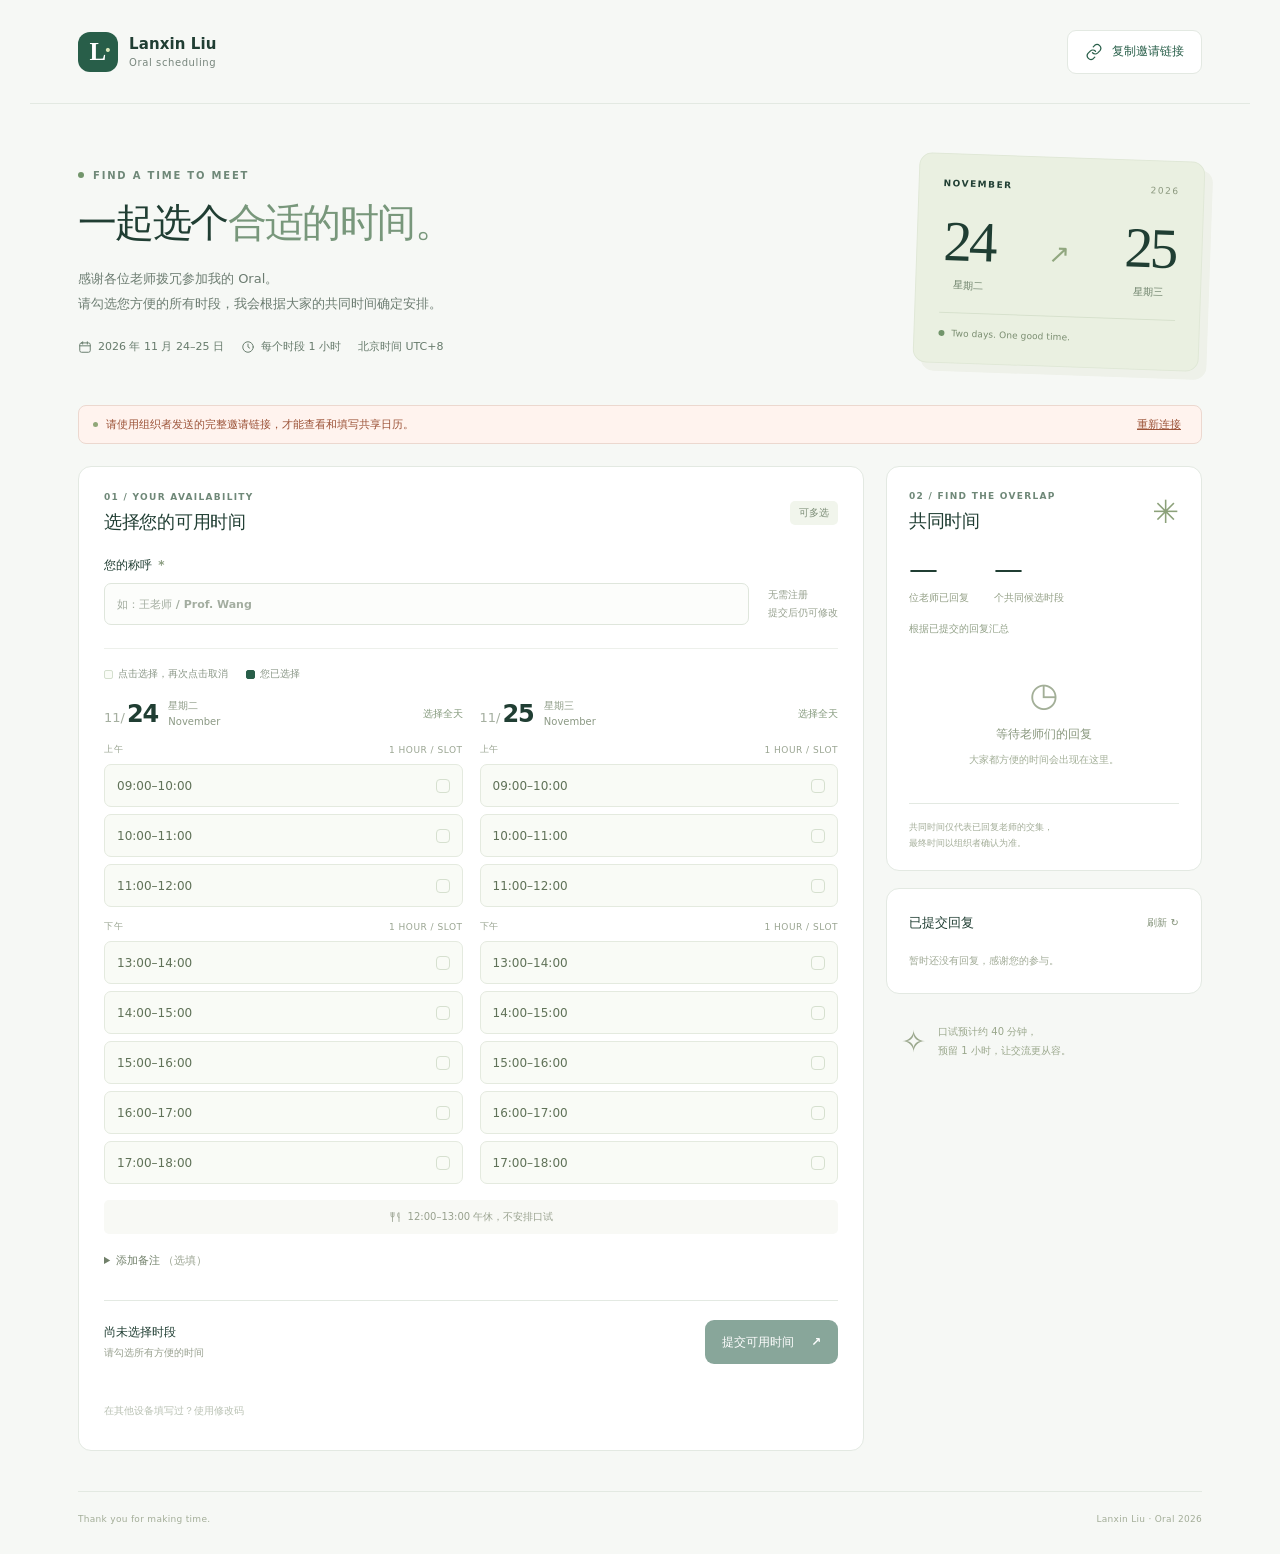
==== index.html @ 29f4f2e0 "Add invitation-based oral availability calendar for November 24–25" ====
<!doctype html><html lang="zh-CN"><head><meta charset="utf-8"><meta name="viewport" content="width=device-width,initial-scale=1"><meta name="robots" content="noindex,nofollow"><title>Lanxin Liu · Oral 时间协调</title><script>location.replace('./oral/' + location.hash)</script></head><body><p><a href="./oral/">打开 Oral 时间协调日历</a></p></body></html>
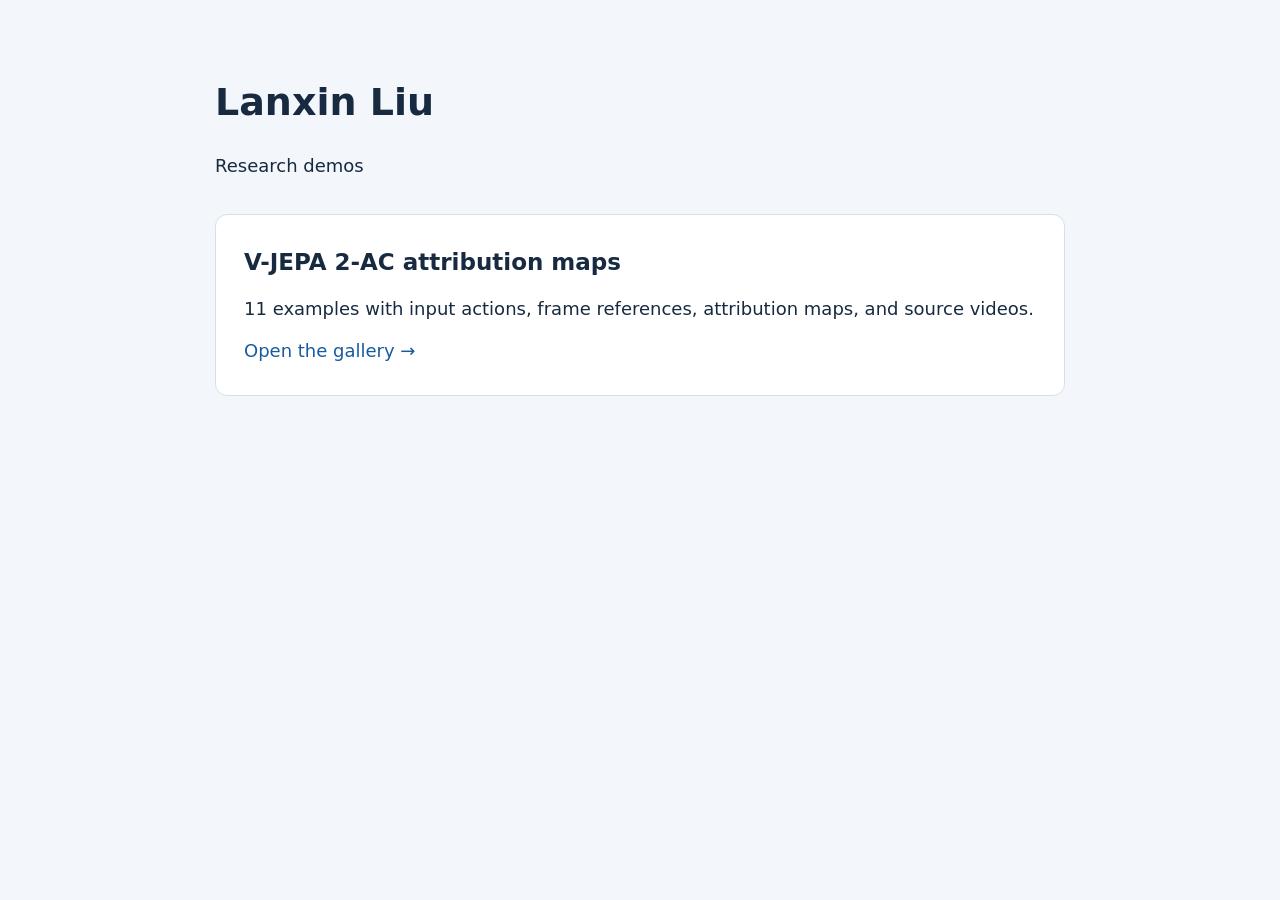
==== commit 03a22f62: "Publish V-JEPA 2-AC attribution gallery with actions and videos" ====
--- a/index.html
+++ b/index.html
@@ -1 +1 @@
-<!doctype html><html lang="zh-CN"><head><meta charset="utf-8"><meta name="viewport" content="width=device-width,initial-scale=1"><meta name="robots" content="noindex,nofollow"><title>Lanxin Liu · Oral 时间协调</title><script>location.replace('./oral/' + location.hash)</script></head><body><p><a href="./oral/">打开 Oral 时间协调日历</a></p></body></html>
+<!doctype html><html lang="en"><head><meta charset="utf-8"><meta name="viewport" content="width=device-width,initial-scale=1"><title>Lanxin Liu · Research demos</title><style>body{font:18px/1.7 system-ui,sans-serif;background:#f3f6fa;color:#172a40;max-width:850px;margin:80px auto;padding:0 24px}h1{font-size:38px;line-height:1.2}.card{display:block;background:white;padding:28px;border:1px solid #d6dfeb;border-radius:12px;color:inherit;text-decoration:none;margin:32px 0}.card:hover{border-color:#2864a8}h2{font-size:23px;margin:0 0 10px}p{margin:12px 0}.link{color:#185b9f}</style></head><body><main><h1>Lanxin Liu</h1><p>Research demos</p><a class="card" href="vjepa2-ac-attribution/"><h2>V-JEPA 2-AC attribution maps</h2><p>11 examples with input actions, frame references, attribution maps, and source videos.</p><span class="link">Open the gallery →</span></a></main></body></html>
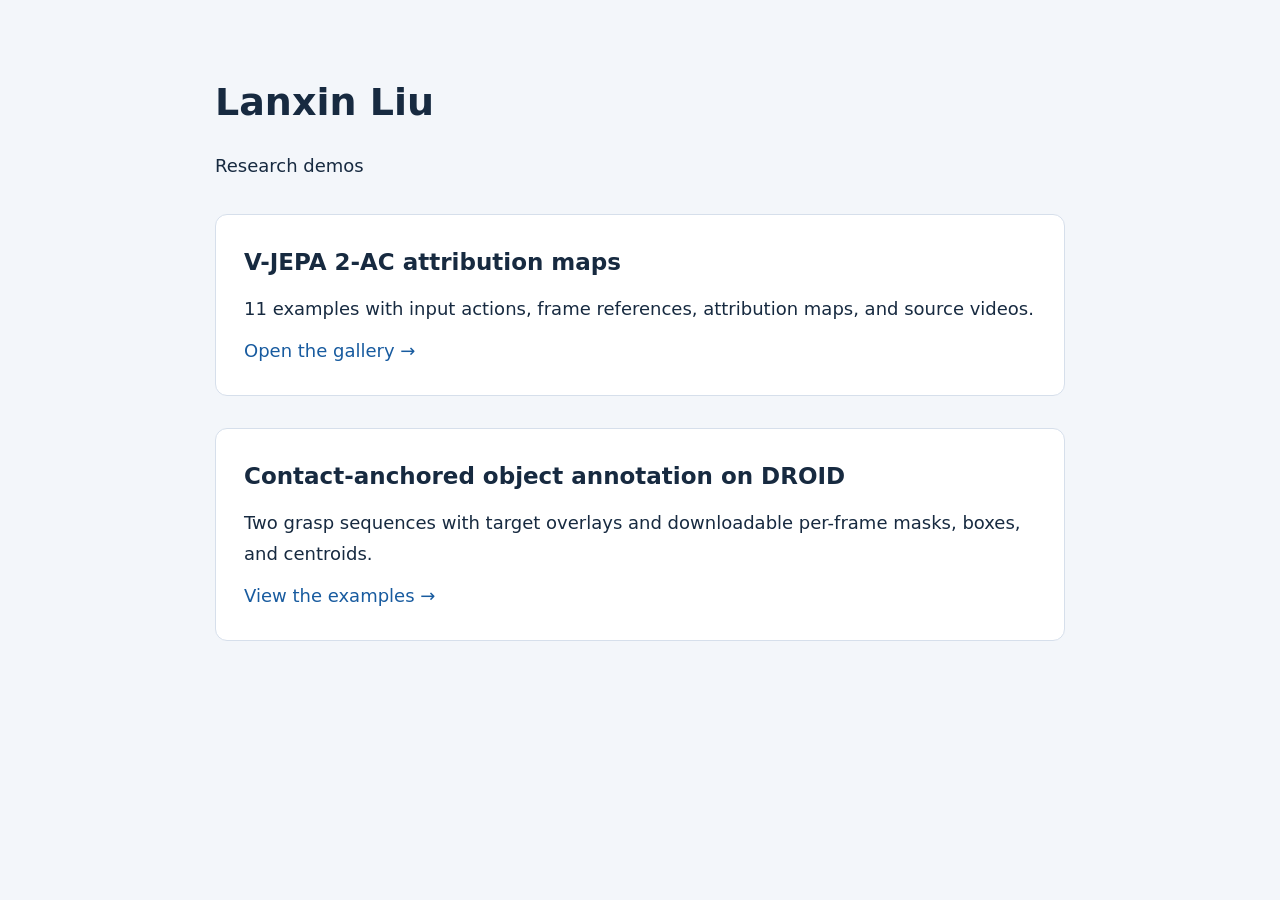
==== commit 50f6d190: "Publish DROID object annotation examples in English" ====
--- a/index.html
+++ b/index.html
@@ -1 +1 @@
-<!doctype html><html lang="en"><head><meta charset="utf-8"><meta name="viewport" content="width=device-width,initial-scale=1"><title>Lanxin Liu · Research demos</title><style>body{font:18px/1.7 system-ui,sans-serif;background:#f3f6fa;color:#172a40;max-width:850px;margin:80px auto;padding:0 24px}h1{font-size:38px;line-height:1.2}.card{display:block;background:white;padding:28px;border:1px solid #d6dfeb;border-radius:12px;color:inherit;text-decoration:none;margin:32px 0}.card:hover{border-color:#2864a8}h2{font-size:23px;margin:0 0 10px}p{margin:12px 0}.link{color:#185b9f}</style></head><body><main><h1>Lanxin Liu</h1><p>Research demos</p><a class="card" href="vjepa2-ac-attribution/"><h2>V-JEPA 2-AC attribution maps</h2><p>11 examples with input actions, frame references, attribution maps, and source videos.</p><span class="link">Open the gallery →</span></a></main></body></html>+<!doctype html><html lang="en"><head><meta charset="utf-8"><meta name="viewport" content="width=device-width,initial-scale=1"><title>Lanxin Liu · Research demos</title><style>body{font:18px/1.7 system-ui,sans-serif;background:#f3f6fa;color:#172a40;max-width:850px;margin:80px auto;padding:0 24px}h1{font-size:38px;line-height:1.2}.card{display:block;background:white;padding:28px;border:1px solid #d6dfeb;border-radius:12px;color:inherit;text-decoration:none;margin:32px 0}.card:hover{border-color:#2864a8}h2{font-size:23px;margin:0 0 10px}p{margin:12px 0}.link{color:#185b9f}</style></head><body><main><h1>Lanxin Liu</h1><p>Research demos</p><a class="card" href="vjepa2-ac-attribution/"><h2>V-JEPA 2-AC attribution maps</h2><p>11 examples with input actions, frame references, attribution maps, and source videos.</p><span class="link">Open the gallery →</span></a><a class="card" href="droid-target-annotation/"><h2>Contact-anchored object annotation on DROID</h2><p>Two grasp sequences with target overlays and downloadable per-frame masks, boxes, and centroids.</p><span class="link">View the examples →</span></a></main></body></html>
